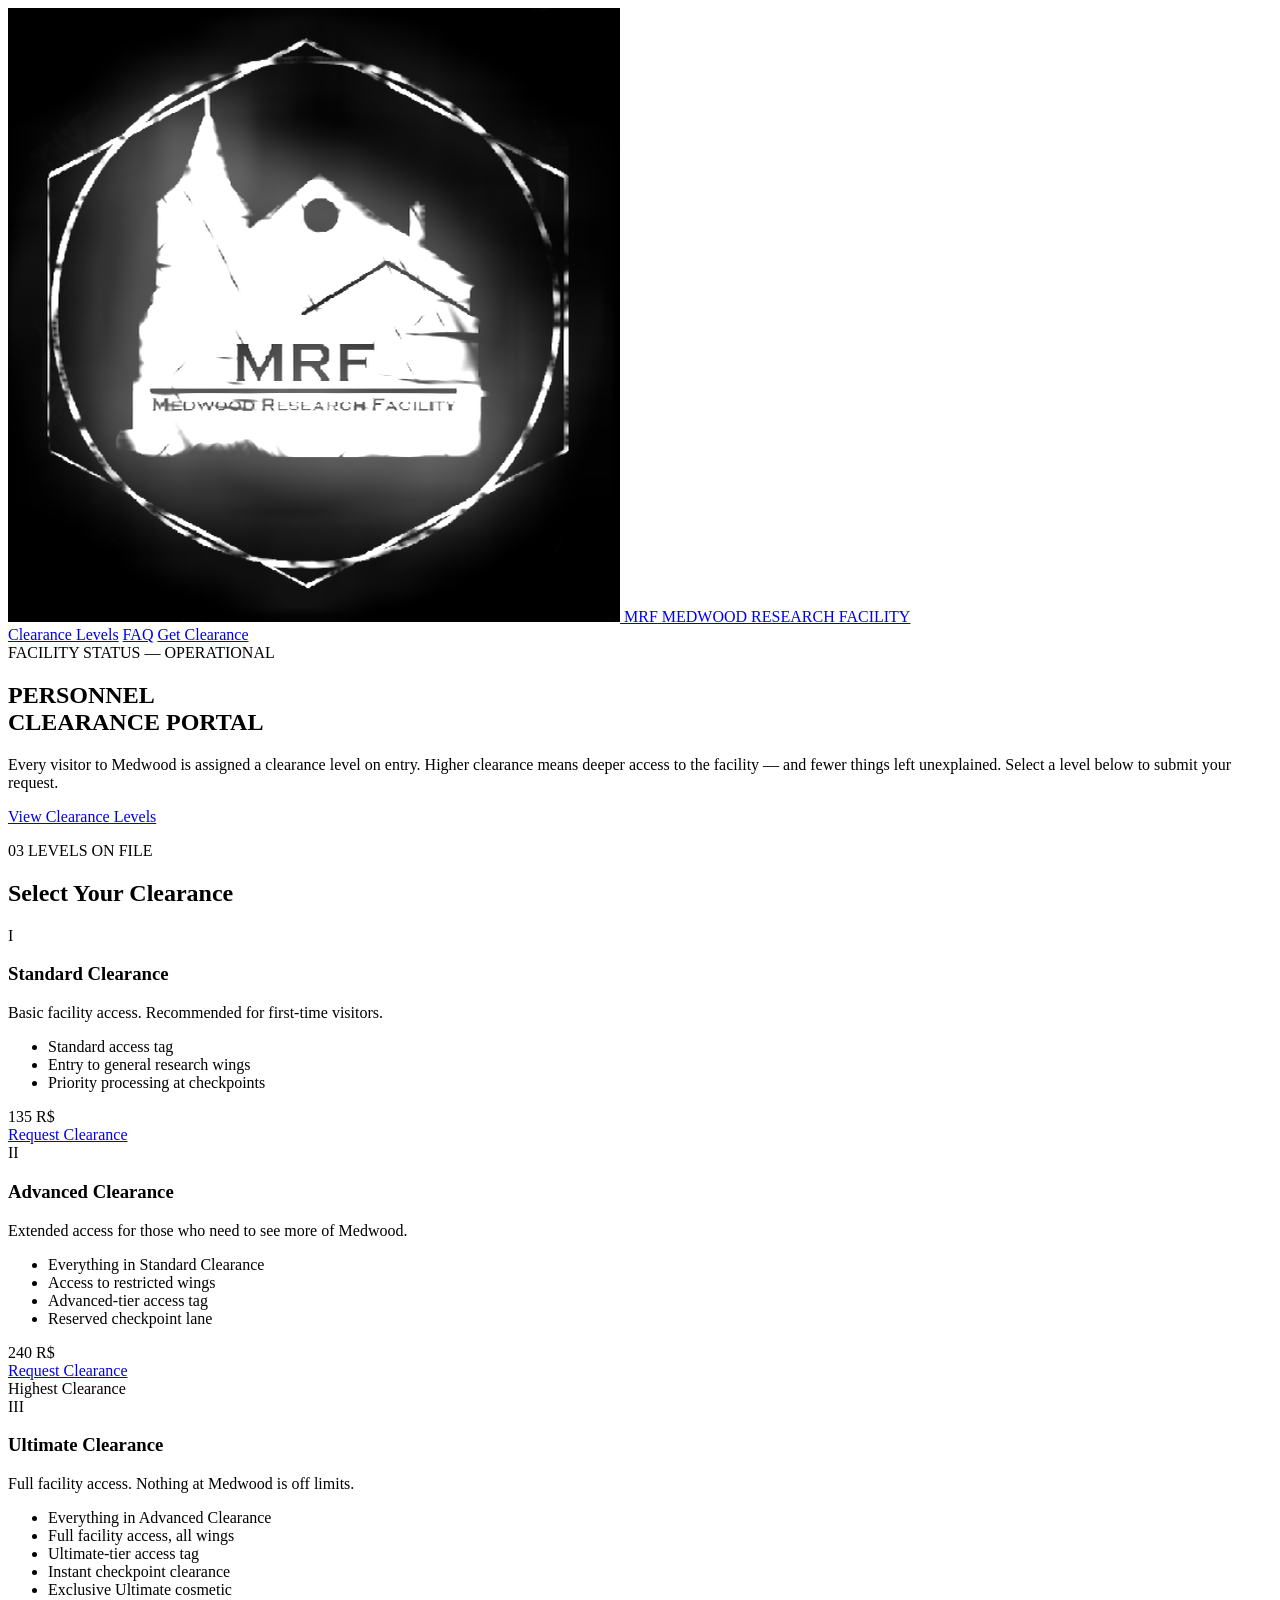
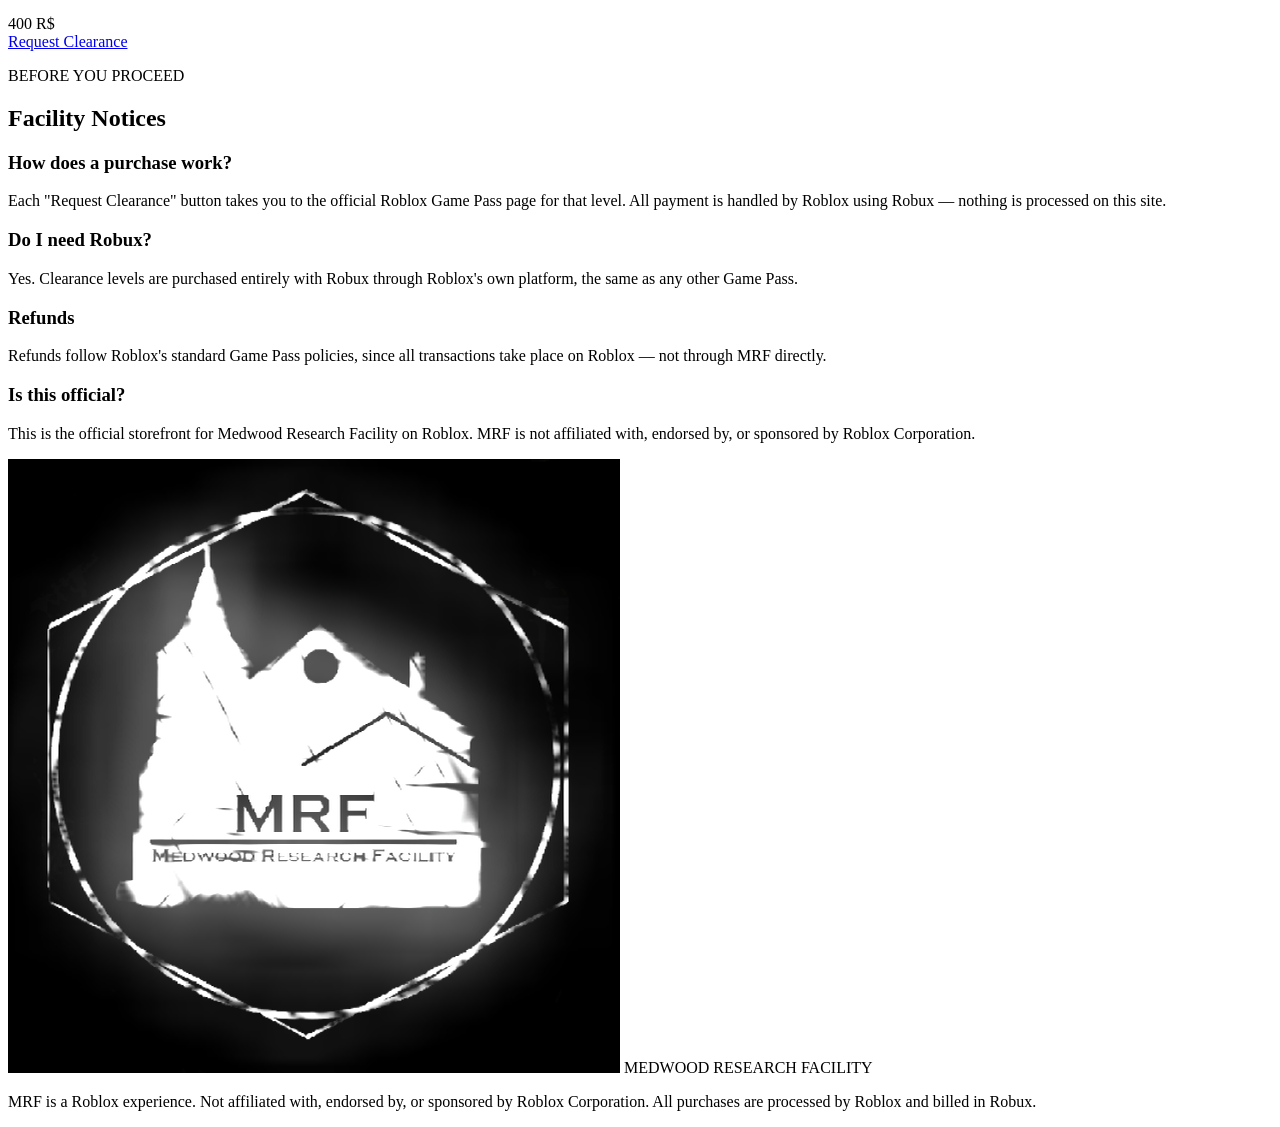
==== index.html @ 5a115b6b "Add files via upload" ====
<!DOCTYPE html>
<html lang="en">
<head>
<meta charset="UTF-8">
<meta name="viewport" content="width=device-width, initial-scale=1.0">
<title>MRF — Medwood Research Facility | Clearance Portal</title>
<meta name="description" content="Official clearance portal for Medwood Research Facility. Purchase personnel clearance levels.">
<link rel="icon" href="assets/Screenshot_2026-06-11_193410.png">
<link rel="preconnect" href="https://fonts.googleapis.com">
<link rel="preconnect" href="https://fonts.gstatic.com" crossorigin>
<link href="https://fonts.googleapis.com/css2?family=Bebas+Neue&family=IBM+Plex+Mono:wght@400;500;600&display=swap" rel="stylesheet">
<link rel="stylesheet" href="styles.css">
</head>
<body>

<div class="grain"></div>

<header class="site-header">
  <div class="wrap header-inner">
    <a href="#top" class="brand">
      <img src="assets/Screenshot_2026-06-11_193410.png" alt="Medwood Research Facility seal" class="brand-mark">
      <span class="brand-text">
        <span class="brand-code">MRF</span>
        <span class="brand-sub">MEDWOOD RESEARCH FACILITY</span>
      </span>
    </a>
    <nav class="site-nav">
      <a href="#levels">Clearance Levels</a>
      <a href="#faq">FAQ</a>
      <a href="#levels" class="nav-cta">Get Clearance</a>
    </nav>
  </div>
</header>

<main id="top">

  <section class="hero">
    <div class="wrap hero-inner">
      <div class="status-line">
        <span class="status-dot" aria-hidden="true"></span>
        FACILITY STATUS — <span class="status-word">OPERATIONAL</span>
      </div>
      <h1 class="hero-title">PERSONNEL<br>CLEARANCE&nbsp;PORTAL</h1>
      <p class="hero-copy">
        Every visitor to Medwood is assigned a clearance level on entry. Higher clearance means
        deeper access to the facility — and fewer things left unexplained. Select a level below
        to submit your request.
      </p>
      <a href="#levels" class="btn btn-amber">View Clearance Levels</a>
    </div>
  </section>

  <section class="levels" id="levels">
    <div class="wrap">
      <p class="eyebrow">03 LEVELS ON FILE</p>
      <h2 class="section-title">Select Your Clearance</h2>

      <div class="level-grid">

        <article class="level-card level-i">
          <div class="level-badge">
            <span class="level-num">I</span>
          </div>
          <h3 class="level-name">Standard Clearance</h3>
          <p class="level-desc">Basic facility access. Recommended for first-time visitors.</p>
          <ul class="level-perks">
            <li>Standard access tag</li>
            <li>Entry to general research wings</li>
            <li>Priority processing at checkpoints</li>
          </ul>
          <div class="level-price">
            <span class="price-amount">135</span>
            <span class="price-unit">R$</span>
          </div>
          <a href="https://www.roblox.com/game-pass/1935076317" target="_blank" rel="noopener" class="btn btn-outline">
            Request Clearance
          </a>
        </article>

        <article class="level-card level-ii">
          <div class="level-badge">
            <span class="level-num">II</span>
          </div>
          <h3 class="level-name">Advanced Clearance</h3>
          <p class="level-desc">Extended access for those who need to see more of Medwood.</p>
          <ul class="level-perks">
            <li>Everything in Standard Clearance</li>
            <li>Access to restricted wings</li>
            <li>Advanced-tier access tag</li>
            <li>Reserved checkpoint lane</li>
          </ul>
          <div class="level-price">
            <span class="price-amount">240</span>
            <span class="price-unit">R$</span>
          </div>
          <a href="https://www.roblox.com/game-pass/1936496942" target="_blank" rel="noopener" class="btn btn-outline">
            Request Clearance
          </a>
        </article>

        <article class="level-card level-iii">
          <div class="level-ribbon">Highest Clearance</div>
          <div class="level-badge">
            <span class="level-num">III</span>
          </div>
          <h3 class="level-name">Ultimate Clearance</h3>
          <p class="level-desc">Full facility access. Nothing at Medwood is off limits.</p>
          <ul class="level-perks">
            <li>Everything in Advanced Clearance</li>
            <li>Full facility access, all wings</li>
            <li>Ultimate-tier access tag</li>
            <li>Instant checkpoint clearance</li>
            <li>Exclusive Ultimate cosmetic</li>
          </ul>
          <div class="level-price">
            <span class="price-amount">400</span>
            <span class="price-unit">R$</span>
          </div>
          <a href="https://www.roblox.com/game-pass/1939172354" target="_blank" rel="noopener" class="btn btn-amber">
            Request Clearance
          </a>
        </article>

      </div>
    </div>
  </section>

  <section class="faq" id="faq">
    <div class="wrap">
      <p class="eyebrow">BEFORE YOU PROCEED</p>
      <h2 class="section-title">Facility Notices</h2>

      <div class="faq-grid">
        <div class="faq-item">
          <h3>How does a purchase work?</h3>
          <p>Each "Request Clearance" button takes you to the official Roblox Game Pass page for
          that level. All payment is handled by Roblox using Robux — nothing is processed on this
          site.</p>
        </div>
        <div class="faq-item">
          <h3>Do I need Robux?</h3>
          <p>Yes. Clearance levels are purchased entirely with Robux through Roblox's own
          platform, the same as any other Game Pass.</p>
        </div>
        <div class="faq-item">
          <h3>Refunds</h3>
          <p>Refunds follow Roblox's standard Game Pass policies, since all transactions take
          place on Roblox — not through MRF directly.</p>
        </div>
        <div class="faq-item">
          <h3>Is this official?</h3>
          <p>This is the official storefront for Medwood Research Facility on Roblox. MRF is not
          affiliated with, endorsed by, or sponsored by Roblox Corporation.</p>
        </div>
      </div>
    </div>
  </section>

</main>

<footer class="site-footer">
  <div class="wrap footer-inner">
    <div class="footer-brand">
      <img src="assets/Screenshot_2026-06-11_193410.png" alt="" class="footer-mark" aria-hidden="true">
      <span>MEDWOOD RESEARCH FACILITY</span>
    </div>
    <p class="footer-legal">
      MRF is a Roblox experience. Not affiliated with, endorsed by, or sponsored by Roblox
      Corporation. All purchases are processed by Roblox and billed in Robux.
    </p>
  </div>
</footer>

<script src="script.js"></script>
</body>
</html>
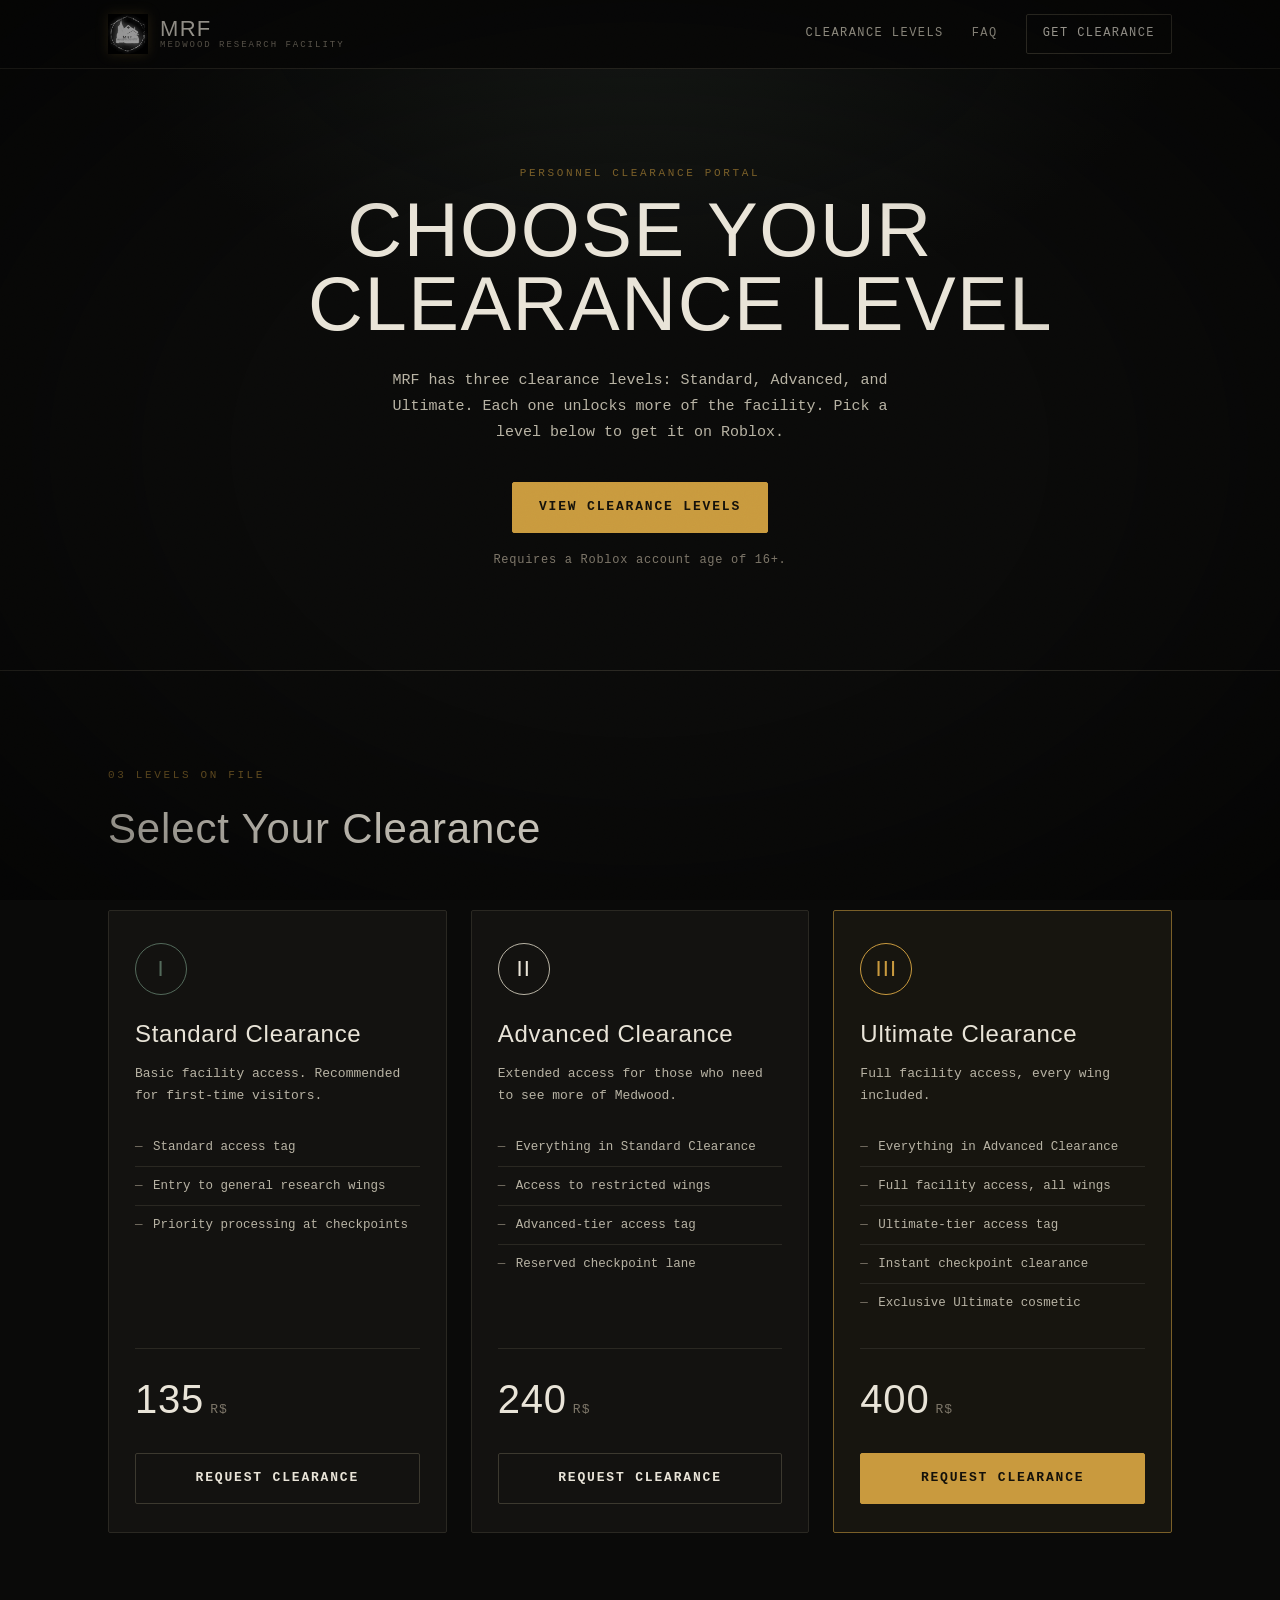
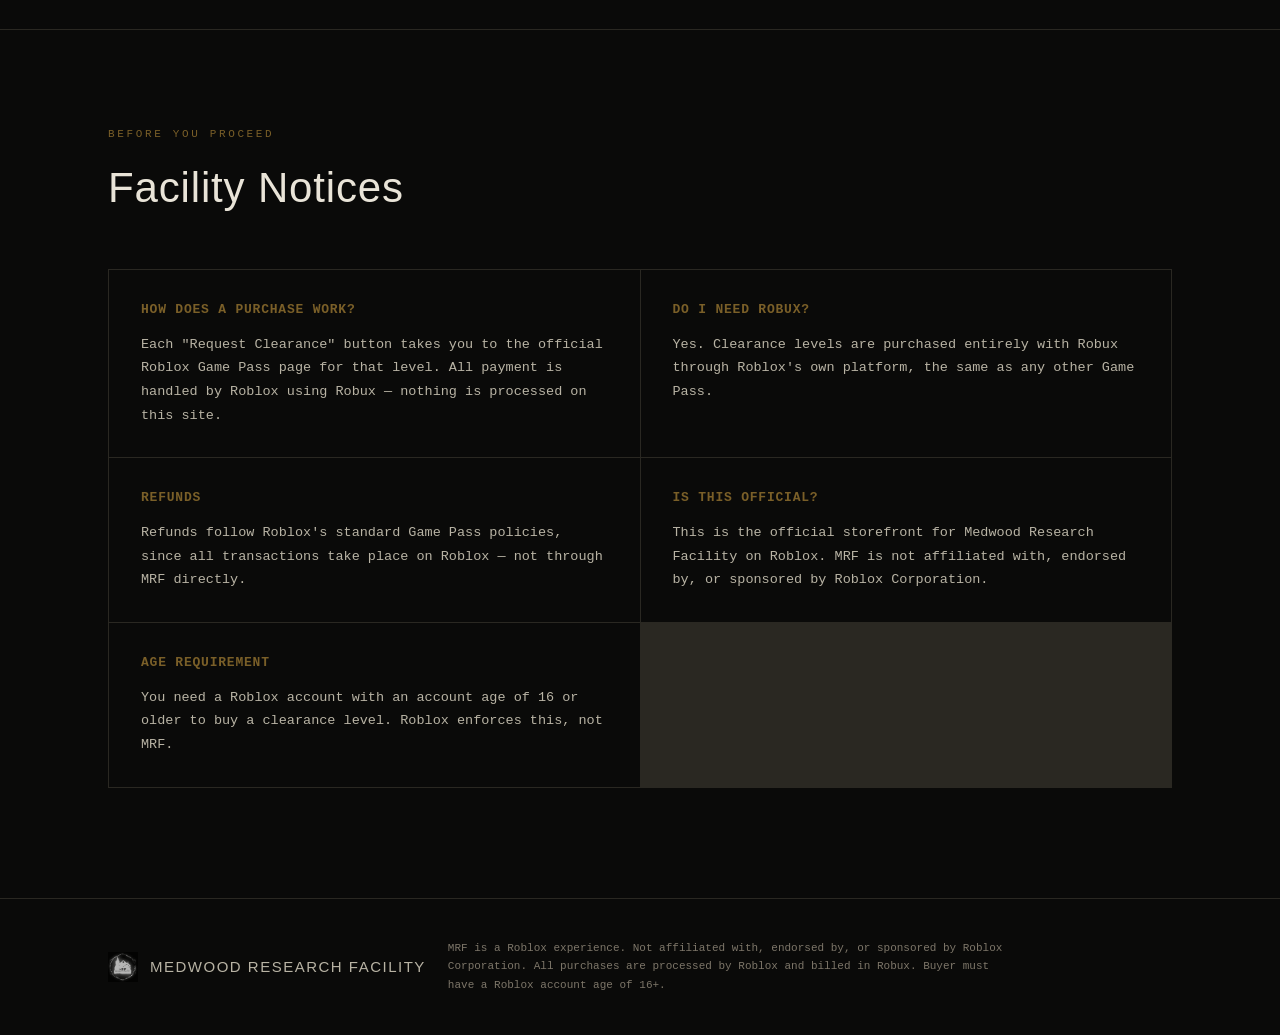
==== commit 3fa591bc: "Add files via upload" ====
--- a/index.html
+++ b/index.html
@@ -36,17 +36,14 @@
 
   <section class="hero">
     <div class="wrap hero-inner">
-      <div class="status-line">
-        <span class="status-dot" aria-hidden="true"></span>
-        FACILITY STATUS — <span class="status-word">OPERATIONAL</span>
-      </div>
-      <h1 class="hero-title">PERSONNEL<br>CLEARANCE&nbsp;PORTAL</h1>
+      <p class="eyebrow eyebrow-hero">Personnel Clearance Portal</p>
+      <h1 class="hero-title">CHOOSE YOUR<br>CLEARANCE&nbsp;LEVEL</h1>
       <p class="hero-copy">
-        Every visitor to Medwood is assigned a clearance level on entry. Higher clearance means
-        deeper access to the facility — and fewer things left unexplained. Select a level below
-        to submit your request.
+        MRF has three clearance levels: Standard, Advanced, and Ultimate. Each one unlocks more
+        of the facility. Pick a level below to get it on Roblox.
       </p>
       <a href="#levels" class="btn btn-amber">View Clearance Levels</a>
+      <p class="hero-note">Requires a Roblox account age of 16+.</p>
     </div>
   </section>
 
@@ -72,7 +69,7 @@
             <span class="price-amount">135</span>
             <span class="price-unit">R$</span>
           </div>
-          <a href="https://www.roblox.com/game-pass/1935076317" target="_blank" rel="noopener" class="btn btn-outline">
+          <a href="https://www.roblox.com/game-pass/1939172354" target="_blank" rel="noopener" class="btn btn-outline">
             Request Clearance
           </a>
         </article>
@@ -99,12 +96,11 @@
         </article>
 
         <article class="level-card level-iii">
-          <div class="level-ribbon">Highest Clearance</div>
           <div class="level-badge">
             <span class="level-num">III</span>
           </div>
           <h3 class="level-name">Ultimate Clearance</h3>
-          <p class="level-desc">Full facility access. Nothing at Medwood is off limits.</p>
+          <p class="level-desc">Full facility access, every wing included.</p>
           <ul class="level-perks">
             <li>Everything in Advanced Clearance</li>
             <li>Full facility access, all wings</li>
@@ -116,7 +112,7 @@
             <span class="price-amount">400</span>
             <span class="price-unit">R$</span>
           </div>
-          <a href="https://www.roblox.com/game-pass/1939172354" target="_blank" rel="noopener" class="btn btn-amber">
+          <a href="https://www.roblox.com/game-pass/1935076317" target="_blank" rel="noopener" class="btn btn-amber">
             Request Clearance
           </a>
         </article>
@@ -152,6 +148,11 @@
           <p>This is the official storefront for Medwood Research Facility on Roblox. MRF is not
           affiliated with, endorsed by, or sponsored by Roblox Corporation.</p>
         </div>
+        <div class="faq-item">
+          <h3>Age requirement</h3>
+          <p>You need a Roblox account with an account age of 16 or older to buy a clearance
+          level. Roblox enforces this, not MRF.</p>
+        </div>
       </div>
     </div>
   </section>
@@ -166,7 +167,8 @@
     </div>
     <p class="footer-legal">
       MRF is a Roblox experience. Not affiliated with, endorsed by, or sponsored by Roblox
-      Corporation. All purchases are processed by Roblox and billed in Robux.
+      Corporation. All purchases are processed by Roblox and billed in Robux. Buyer must have a
+      Roblox account age of 16+.
     </p>
   </div>
 </footer>
--- a/styles.css
+++ b/styles.css
@@ -0,0 +1,500 @@
+/* ==========================================================================
+   MRF — Medwood Research Facility
+   Design tokens
+   ========================================================================== */
+
+:root {
+  --bg:          #0a0a09;
+  --bg-panel:    #131210;
+  --bg-panel-2:  #17150f;
+  --ink:         #e9e4d8;
+  --ink-dim:     #b8b3a4;
+  --muted:       #7d7669;
+  --line:        #2a2822;
+  --line-bright: #3c392f;
+
+  --amber:       #c99a3e;
+  --amber-dim:   #7a5f28;
+  --teal:        #536a5b;
+  --teal-dim:    #354238;
+  --rust:        #8a3a34;
+  --rust-dim:    #4a231f;
+
+  --font-display: 'Bebas Neue', Impact, sans-serif;
+  --font-body:    'IBM Plex Mono', 'Courier New', monospace;
+
+  --radius: 2px;
+}
+
+/* ==========================================================================
+   Reset / base
+   ========================================================================== */
+
+* { box-sizing: border-box; }
+
+html { scroll-behavior: smooth; }
+
+@media (prefers-reduced-motion: reduce) {
+  html { scroll-behavior: auto; }
+  *, *::before, *::after {
+    animation-duration: 0.001ms !important;
+    animation-iteration-count: 1 !important;
+    transition-duration: 0.001ms !important;
+  }
+}
+
+body {
+  margin: 0;
+  background: var(--bg);
+  color: var(--ink);
+  font-family: var(--font-body);
+  font-size: 16px;
+  line-height: 1.6;
+  -webkit-font-smoothing: antialiased;
+}
+
+.wrap {
+  max-width: 1120px;
+  margin: 0 auto;
+  padding: 0 28px;
+}
+
+a { color: inherit; }
+
+img { max-width: 100%; display: block; }
+
+h1, h2, h3 {
+  font-family: var(--font-display);
+  font-weight: 400;
+  letter-spacing: 0.02em;
+  margin: 0;
+}
+
+ul { margin: 0; padding: 0; list-style: none; }
+
+:focus-visible {
+  outline: 2px solid var(--amber);
+  outline-offset: 3px;
+}
+
+/* Film grain overlay */
+.grain {
+  position: fixed;
+  inset: 0;
+  pointer-events: none;
+  z-index: 999;
+  opacity: 0.05;
+  mix-blend-mode: overlay;
+  background-image: url("data:image/svg+xml;utf8,<svg xmlns='http://www.w3.org/2000/svg' width='120' height='120'><filter id='n'><feTurbulence type='fractalNoise' baseFrequency='0.9' numOctaves='2' stitchTiles='stitch'/></filter><rect width='100%25' height='100%25' filter='url(%23n)'/></svg>");
+}
+
+/* Vignette */
+body::before {
+  content: "";
+  position: fixed;
+  inset: 0;
+  pointer-events: none;
+  z-index: 998;
+  background: radial-gradient(ellipse at center, rgba(0,0,0,0) 45%, rgba(0,0,0,0.55) 100%);
+}
+
+/* ==========================================================================
+   Buttons
+   ========================================================================== */
+
+.btn {
+  display: inline-flex;
+  align-items: center;
+  justify-content: center;
+  gap: 8px;
+  padding: 14px 26px;
+  font-family: var(--font-body);
+  font-size: 13px;
+  font-weight: 600;
+  letter-spacing: 0.14em;
+  text-transform: uppercase;
+  text-decoration: none;
+  border-radius: var(--radius);
+  border: 1px solid transparent;
+  cursor: pointer;
+  transition: transform 0.15s ease, background 0.15s ease, border-color 0.15s ease;
+}
+
+.btn:hover { transform: translateY(-1px); }
+.btn:active { transform: translateY(0); }
+
+.btn-amber {
+  background: var(--amber);
+  color: #14110a;
+  border-color: var(--amber);
+}
+.btn-amber:hover { background: #dcae52; }
+
+.btn-outline {
+  background: transparent;
+  color: var(--ink);
+  border-color: var(--line-bright);
+}
+.btn-outline:hover {
+  border-color: var(--amber);
+  color: var(--amber);
+}
+
+/* ==========================================================================
+   Header
+   ========================================================================== */
+
+.site-header {
+  position: sticky;
+  top: 0;
+  z-index: 500;
+  background: rgba(10, 10, 9, 0.88);
+  backdrop-filter: blur(6px);
+  border-bottom: 1px solid var(--line);
+}
+
+.header-inner {
+  display: flex;
+  align-items: center;
+  justify-content: space-between;
+  padding-top: 14px;
+  padding-bottom: 14px;
+}
+
+.brand {
+  display: flex;
+  align-items: center;
+  gap: 12px;
+  text-decoration: none;
+  color: var(--ink);
+}
+
+.brand-mark {
+  width: 40px;
+  height: 40px;
+  object-fit: contain;
+  filter: drop-shadow(0 0 6px rgba(201, 154, 62, 0.25));
+}
+
+.brand-text {
+  display: flex;
+  flex-direction: column;
+  line-height: 1.1;
+}
+
+.brand-code {
+  font-family: var(--font-display);
+  font-size: 22px;
+  letter-spacing: 0.06em;
+}
+
+.brand-sub {
+  font-size: 9px;
+  letter-spacing: 0.22em;
+  color: var(--muted);
+}
+
+.site-nav {
+  display: flex;
+  align-items: center;
+  gap: 28px;
+  font-size: 12px;
+  letter-spacing: 0.12em;
+  text-transform: uppercase;
+}
+
+.site-nav a {
+  text-decoration: none;
+  color: var(--ink-dim);
+  transition: color 0.15s ease;
+}
+.site-nav a:hover { color: var(--amber); }
+
+.nav-cta {
+  padding: 9px 16px;
+  border: 1px solid var(--line-bright);
+  border-radius: var(--radius);
+  color: var(--ink) !important;
+}
+.nav-cta:hover {
+  border-color: var(--amber);
+  color: var(--amber) !important;
+}
+
+/* ==========================================================================
+   Hero
+   ========================================================================== */
+
+.hero {
+  position: relative;
+  padding: 96px 0 100px;
+  border-bottom: 1px solid var(--line);
+  background:
+    radial-gradient(ellipse 900px 500px at 50% -10%, rgba(83, 106, 91, 0.16), transparent 60%),
+    var(--bg);
+  overflow: hidden;
+}
+
+.hero-inner {
+  max-width: 720px;
+  text-align: center;
+  margin: 0 auto;
+}
+
+.eyebrow-hero {
+  margin-bottom: 18px;
+}
+
+.hero-note {
+  font-size: 12px;
+  letter-spacing: 0.06em;
+  color: var(--muted);
+  margin: 18px 0 0;
+}
+
+.hero-title {
+  font-size: clamp(44px, 8vw, 76px);
+  line-height: 0.98;
+  color: var(--ink);
+  margin-bottom: 26px;
+}
+
+.hero-copy {
+  color: var(--ink-dim);
+  font-size: 15px;
+  line-height: 1.75;
+  max-width: 520px;
+  margin: 0 auto 36px;
+}
+
+/* ==========================================================================
+   Section shared
+   ========================================================================== */
+
+.eyebrow {
+  font-size: 11px;
+  letter-spacing: 0.24em;
+  color: var(--amber-dim);
+  margin: 0 0 10px;
+  text-transform: uppercase;
+}
+
+.section-title {
+  font-size: clamp(30px, 4vw, 42px);
+  margin-bottom: 48px;
+}
+
+.levels {
+  padding: 96px 0;
+  border-bottom: 1px solid var(--line);
+}
+
+/* ==========================================================================
+   Level cards
+   ========================================================================== */
+
+.level-grid {
+  display: grid;
+  grid-template-columns: repeat(3, 1fr);
+  gap: 24px;
+}
+
+.level-card {
+  position: relative;
+  background: var(--bg-panel);
+  border: 1px solid var(--line);
+  border-radius: var(--radius);
+  padding: 32px 26px 28px;
+  display: flex;
+  flex-direction: column;
+  transition: border-color 0.2s ease, transform 0.2s ease;
+}
+
+.level-card:hover {
+  transform: translateY(-4px);
+  border-color: var(--line-bright);
+}
+
+.level-iii {
+  background: var(--bg-panel-2);
+  border-color: var(--amber-dim);
+}
+
+.level-badge {
+  width: 52px;
+  height: 52px;
+  display: flex;
+  align-items: center;
+  justify-content: center;
+  border: 1px solid var(--line-bright);
+  border-radius: 50%;
+  margin-bottom: 20px;
+}
+
+.level-i .level-badge  { border-color: var(--teal); }
+.level-ii .level-badge { border-color: var(--ink-dim); }
+.level-iii .level-badge{ border-color: var(--amber); }
+
+.level-num {
+  font-family: var(--font-display);
+  font-size: 22px;
+  letter-spacing: 0.05em;
+}
+
+.level-i .level-num  { color: var(--teal); }
+.level-iii .level-num{ color: var(--amber); }
+
+.level-name {
+  font-size: 24px;
+  letter-spacing: 0.03em;
+  margin-bottom: 10px;
+}
+
+.level-desc {
+  font-size: 13px;
+  color: var(--ink-dim);
+  line-height: 1.65;
+  margin: 0 0 22px;
+}
+
+.level-perks {
+  margin-bottom: 26px;
+  flex-grow: 1;
+}
+
+.level-perks li {
+  font-size: 12.5px;
+  color: var(--ink-dim);
+  padding: 9px 0;
+  border-top: 1px solid var(--line);
+  padding-left: 18px;
+  position: relative;
+}
+.level-perks li:first-child { border-top: none; }
+
+.level-perks li::before {
+  content: "—";
+  position: absolute;
+  left: 0;
+  color: var(--muted);
+}
+
+.level-price {
+  display: flex;
+  align-items: baseline;
+  gap: 6px;
+  margin-bottom: 22px;
+  padding-top: 18px;
+  border-top: 1px solid var(--line);
+}
+
+.price-amount {
+  font-family: var(--font-display);
+  font-size: 40px;
+  letter-spacing: 0.02em;
+  color: var(--ink);
+}
+
+.price-unit {
+  font-size: 13px;
+  letter-spacing: 0.08em;
+  color: var(--muted);
+  text-transform: uppercase;
+}
+
+.level-card .btn { width: 100%; }
+
+/* ==========================================================================
+   FAQ
+   ========================================================================== */
+
+.faq {
+  padding: 96px 0 110px;
+}
+
+.faq-grid {
+  display: grid;
+  grid-template-columns: repeat(2, 1fr);
+  gap: 1px;
+  background: var(--line);
+  border: 1px solid var(--line);
+}
+
+.faq-item {
+  background: var(--bg);
+  padding: 30px 32px;
+}
+
+.faq-item h3 {
+  font-family: var(--font-body);
+  font-size: 13px;
+  font-weight: 600;
+  letter-spacing: 0.06em;
+  text-transform: uppercase;
+  color: var(--amber-dim);
+  margin-bottom: 12px;
+}
+
+.faq-item p {
+  font-size: 13.5px;
+  color: var(--ink-dim);
+  line-height: 1.75;
+  margin: 0;
+}
+
+/* ==========================================================================
+   Footer
+   ========================================================================== */
+
+.site-footer {
+  padding: 40px 0;
+  border-top: 1px solid var(--line);
+}
+
+.footer-inner {
+  display: flex;
+  align-items: center;
+  gap: 22px;
+}
+
+.footer-mark {
+  width: 30px;
+  height: 30px;
+  object-fit: contain;
+  opacity: 0.7;
+  flex-shrink: 0;
+}
+
+.footer-brand {
+  display: flex;
+  align-items: center;
+  gap: 12px;
+  font-family: var(--font-display);
+  font-size: 15px;
+  letter-spacing: 0.1em;
+  color: var(--ink-dim);
+  flex-shrink: 0;
+}
+
+.footer-legal {
+  font-size: 11px;
+  color: var(--muted);
+  line-height: 1.7;
+  margin: 0;
+  max-width: 560px;
+}
+
+/* ==========================================================================
+   Responsive
+   ========================================================================== */
+
+@media (max-width: 860px) {
+  .level-grid { grid-template-columns: 1fr; }
+  .faq-grid { grid-template-columns: 1fr; }
+  .site-nav a:not(.nav-cta) { display: none; }
+  .footer-inner { flex-direction: column; text-align: center; }
+}
+
+@media (max-width: 480px) {
+  .hero { padding: 70px 0 70px; }
+}
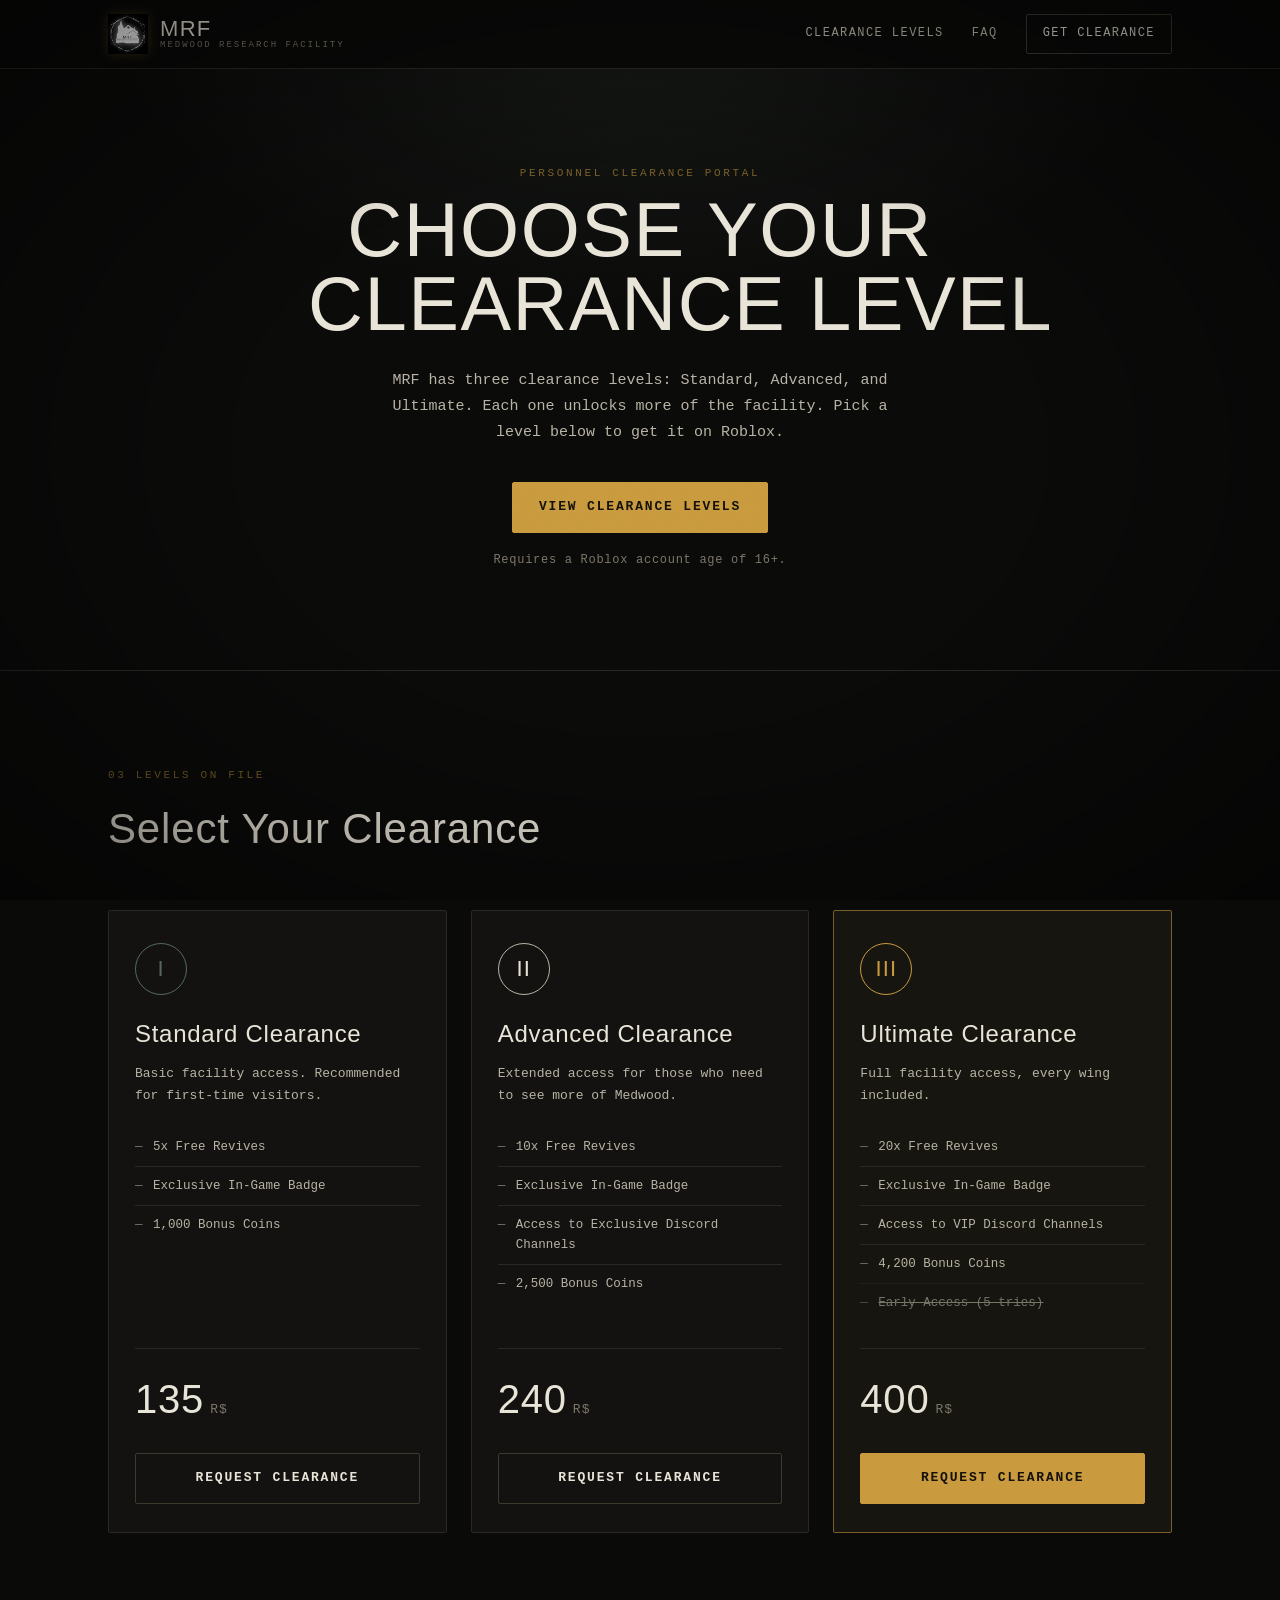
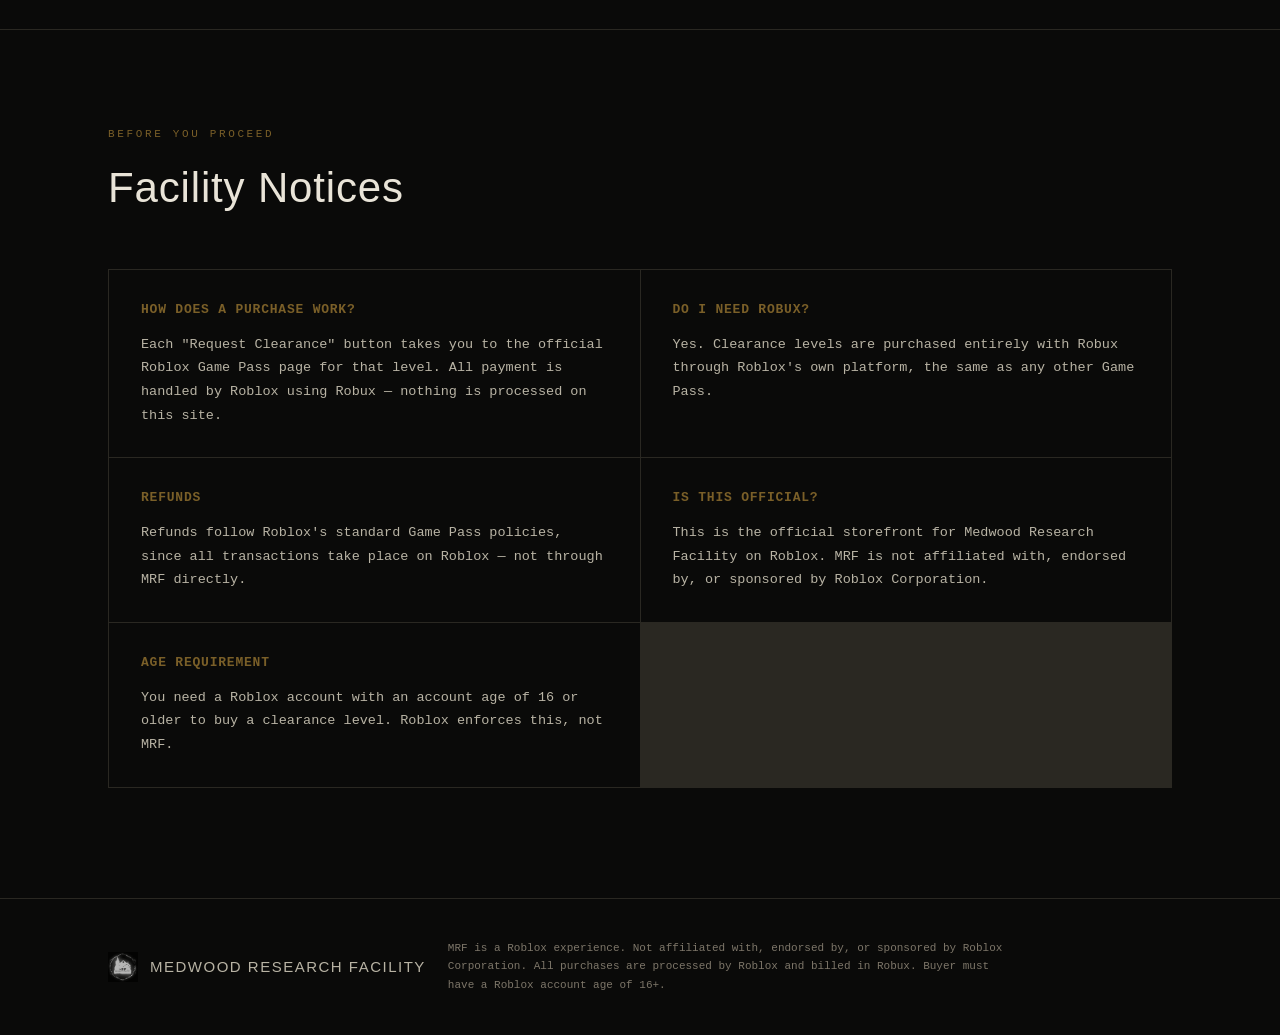
==== commit e936d890: "Add files via upload" ====
--- a/index.html
+++ b/index.html
@@ -61,9 +61,9 @@
           <h3 class="level-name">Standard Clearance</h3>
           <p class="level-desc">Basic facility access. Recommended for first-time visitors.</p>
           <ul class="level-perks">
-            <li>Standard access tag</li>
-            <li>Entry to general research wings</li>
-            <li>Priority processing at checkpoints</li>
+            <li>5x Free Revives</li>
+            <li>Exclusive In-Game Badge</li>
+            <li>1,000 Bonus Coins</li>
           </ul>
           <div class="level-price">
             <span class="price-amount">135</span>
@@ -81,10 +81,10 @@
           <h3 class="level-name">Advanced Clearance</h3>
           <p class="level-desc">Extended access for those who need to see more of Medwood.</p>
           <ul class="level-perks">
-            <li>Everything in Standard Clearance</li>
-            <li>Access to restricted wings</li>
-            <li>Advanced-tier access tag</li>
-            <li>Reserved checkpoint lane</li>
+            <li>10x Free Revives</li>
+            <li>Exclusive In-Game Badge</li>
+            <li>Access to Exclusive Discord Channels</li>
+            <li>2,500 Bonus Coins</li>
           </ul>
           <div class="level-price">
             <span class="price-amount">240</span>
@@ -102,11 +102,11 @@
           <h3 class="level-name">Ultimate Clearance</h3>
           <p class="level-desc">Full facility access, every wing included.</p>
           <ul class="level-perks">
-            <li>Everything in Advanced Clearance</li>
-            <li>Full facility access, all wings</li>
-            <li>Ultimate-tier access tag</li>
-            <li>Instant checkpoint clearance</li>
-            <li>Exclusive Ultimate cosmetic</li>
+            <li>20x Free Revives</li>
+            <li>Exclusive In-Game Badge</li>
+            <li>Access to VIP Discord Channels</li>
+            <li>4,200 Bonus Coins</li>
+            <li class="perk-struck"><s>Early Access (5 tries)</s></li>
           </ul>
           <div class="level-price">
             <span class="price-amount">400</span>
--- a/styles.css
+++ b/styles.css
@@ -379,6 +379,11 @@
   color: var(--muted);
 }
 
+.perk-struck {
+  color: var(--muted);
+  opacity: 0.6;
+}
+
 .level-price {
   display: flex;
   align-items: baseline;
